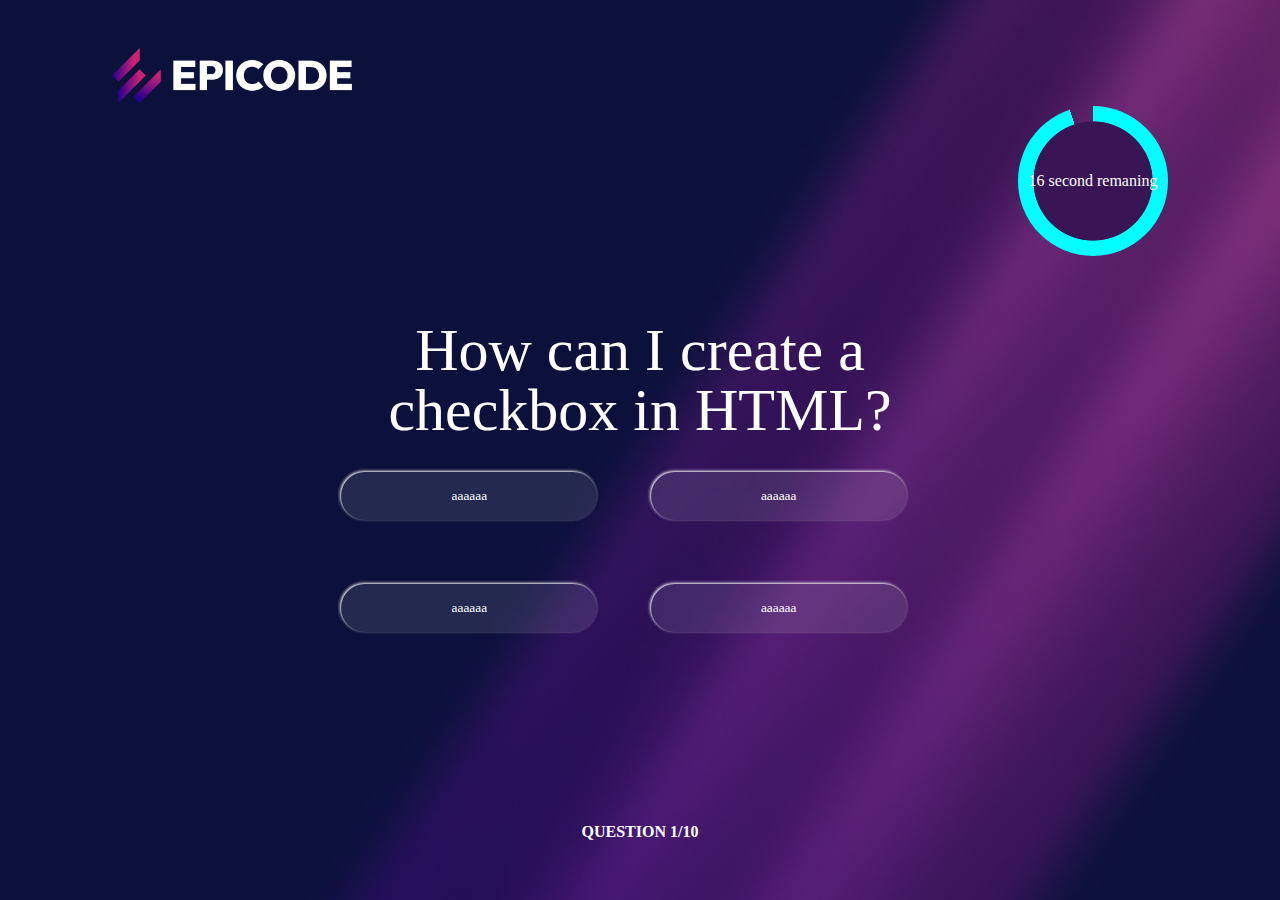
==== benchMarkPage.html @ c8d22613 "benchMarkPage HTML + CSS" ====
<!DOCTYPE html>
<html lang="en">
  <head>
    <meta charset="UTF-8" />
    <meta name="viewport" content="width=device-width, initial-scale=1.0" />
    <title>EPICODE - Benchemark page</title>
    <link rel="stylesheet" href="css/reset.css" />
    <link rel="stylesheet" href="css/generalCss.css" />
    <link rel="stylesheet" href="css/benchMarkPage.css" />
  </head>
  <body>
    <header class="marginLeft">
      <div>
        <img src="assets/img/epicode_logo.png" class="logo" />
      </div>
    </header>
    <aside>
      <div>
        <div class="progressionBar">
          <p class="center">16 second remaning</p>
        </div>
      </div>
    </aside>
    <section class="title">
      <h3>How can I create a checkbox in HTML?</h3>
    </section>
    <section id="sectionBtn">
      <div class="btnContainer">
        <button type="button " class="btn">aaaaaa</button>
        <button type="button" class="btn">aaaaaa</button>
        <button type="button" class="btn">aaaaaa</button>
        <button type="button" class="btn">aaaaaa</button>
      </div>
    </section>

    <footer class="center bold">
      <p class="center">QUESTION 1/10</p>
    </footer>
  </body>
</html>
---- css/generalCss.css ----
* {
  font-family: "Times New Roman", Times, serif;
  color: white;
}

body {
  background-image: url(/assets/img/bg.jpg);
  background-size: cover;
  background-repeat: no-repeat;
}

.bold {
  font-weight: bold;
}

.btnBlueNeon {
  width: 10%;
  font-size: 1.8rem;
  padding-bottom: 0.8rem;
  padding-top: 0.8rem;

  color: black;
  background-color: #00ffff;
  box-shadow: 0 0 40px 5px #00ffff;
  border: 1px solid transparent;
}

.center {
  text-align: center;
}

.logo {
  width: 15rem;
  margin-top: 3rem;
}

.marginLeft {
  margin-left: 7rem;
}
---- css/benchMarkPage.css ----
aside {
  display: flex;
  justify-content: end;
  margin-right: 7rem;
}

footer {
  margin-top: 10rem;
}

.btn {
  width: 40%;

  margin-right: 2rem;
  margin-bottom: 2rem;
  margin-top: 2rem;

  padding-top: 1rem;
  padding-bottom: 1rem;

  cursor: pointer;
  background-color: rgb(255, 255, 255, 0.1);

  box-shadow: -1px -1px 3px white;
  border: none;
  border-radius: 40px;
}

.btnContainer {
  width: 50%;
  display: flex;
  justify-content: space-evenly;
  align-items: center;
  flex-wrap: wrap;
}

.progressionBar {
  display: flex;
  justify-content: center;
  align-items: center;

  width: 150px;
  height: 150px;
  border-radius: 50%;
  background: radial-gradient(closest-side, #391555 79%, transparent 80% 100%),
    conic-gradient(#00ffff 95%, transparent 0);
}

.btnSelected {
  background-color: #bc008b;
}

.title {
  display: flex;
  justify-content: center;
  align-items: center;
  text-align: center;

  margin-top: 4rem;
}

.title h3 {
  font-size: 60px;
  width: 40%;
}

#sectionBtn {
  display: flex;
  justify-content: center;
}
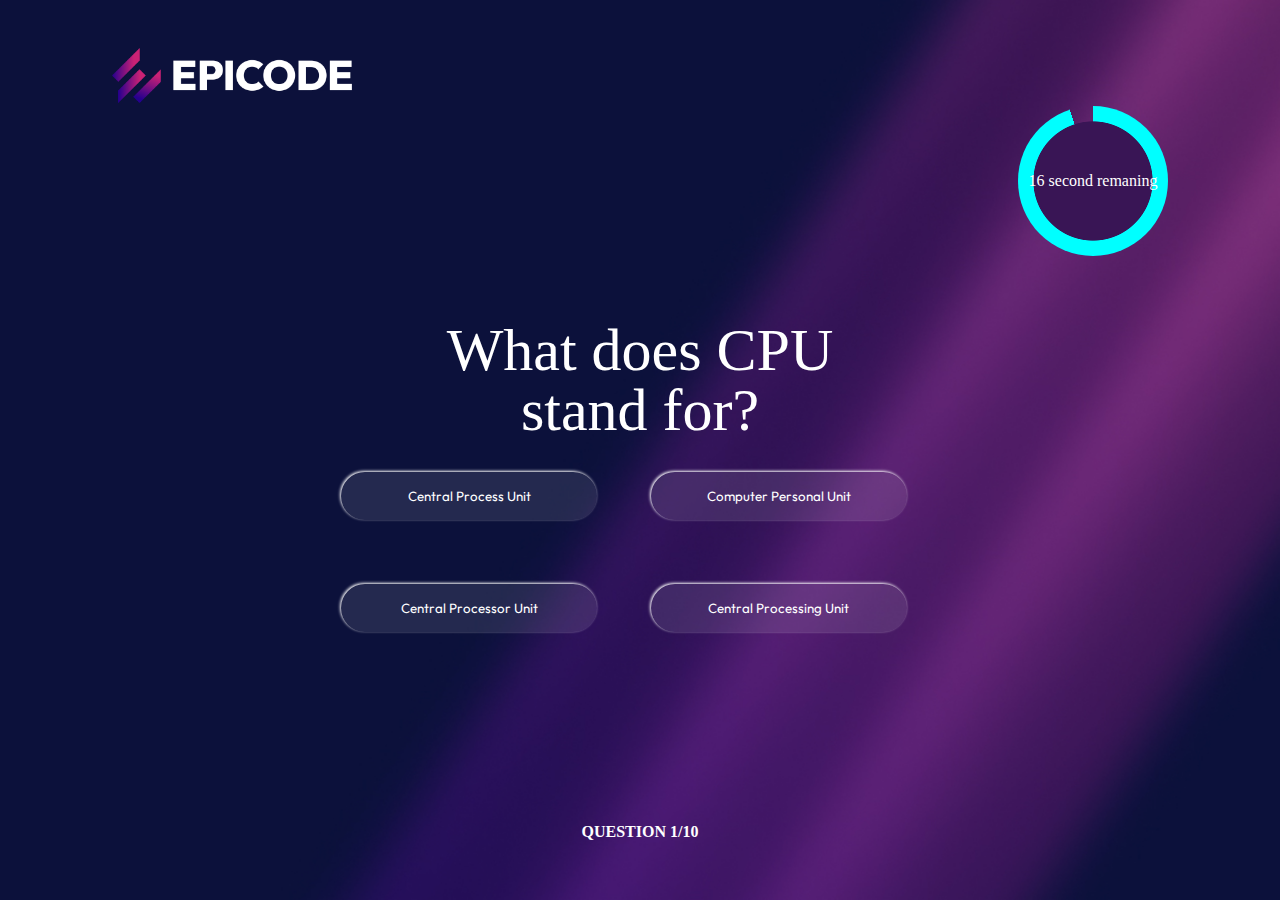
==== commit e41add70: "add a function to create new question" ====
--- a/benchMarkPage.html
+++ b/benchMarkPage.html
@@ -25,16 +25,12 @@
       <h3>How can I create a checkbox in HTML?</h3>
     </section>
     <section id="sectionBtn">
-      <div class="btnContainer">
-        <button type="button " class="btn">aaaaaa</button>
-        <button type="button" class="btn">aaaaaa</button>
-        <button type="button" class="btn">aaaaaa</button>
-        <button type="button" class="btn">aaaaaa</button>
-      </div>
+      <div id="btnContainer"></div>
     </section>
 
     <footer class="center bold">
-      <p class="center">QUESTION 1/10</p>
+      <p class="center"></p>
     </footer>
+    <script src="/scripts/benchMarkPage.js"></script>
   </body>
 </html>
--- a/css/generalCss.css
+++ b/css/generalCss.css
@@ -1,5 +1,7 @@
+@import url('https://fonts.googleapis.com/css2?family=Outfit:wght@100..900&display=swap');
+
 * {
-  font-family: "Times New Roman", Times, serif;
+  font-family: "Outfit", sans-serif;
   color: white;
 }
 
--- a/css/benchMarkPage.css
+++ b/css/benchMarkPage.css
@@ -26,7 +26,7 @@
   border-radius: 40px;
 }
 
-.btnContainer {
+#btnContainer {
   width: 50%;
   display: flex;
   justify-content: space-evenly;
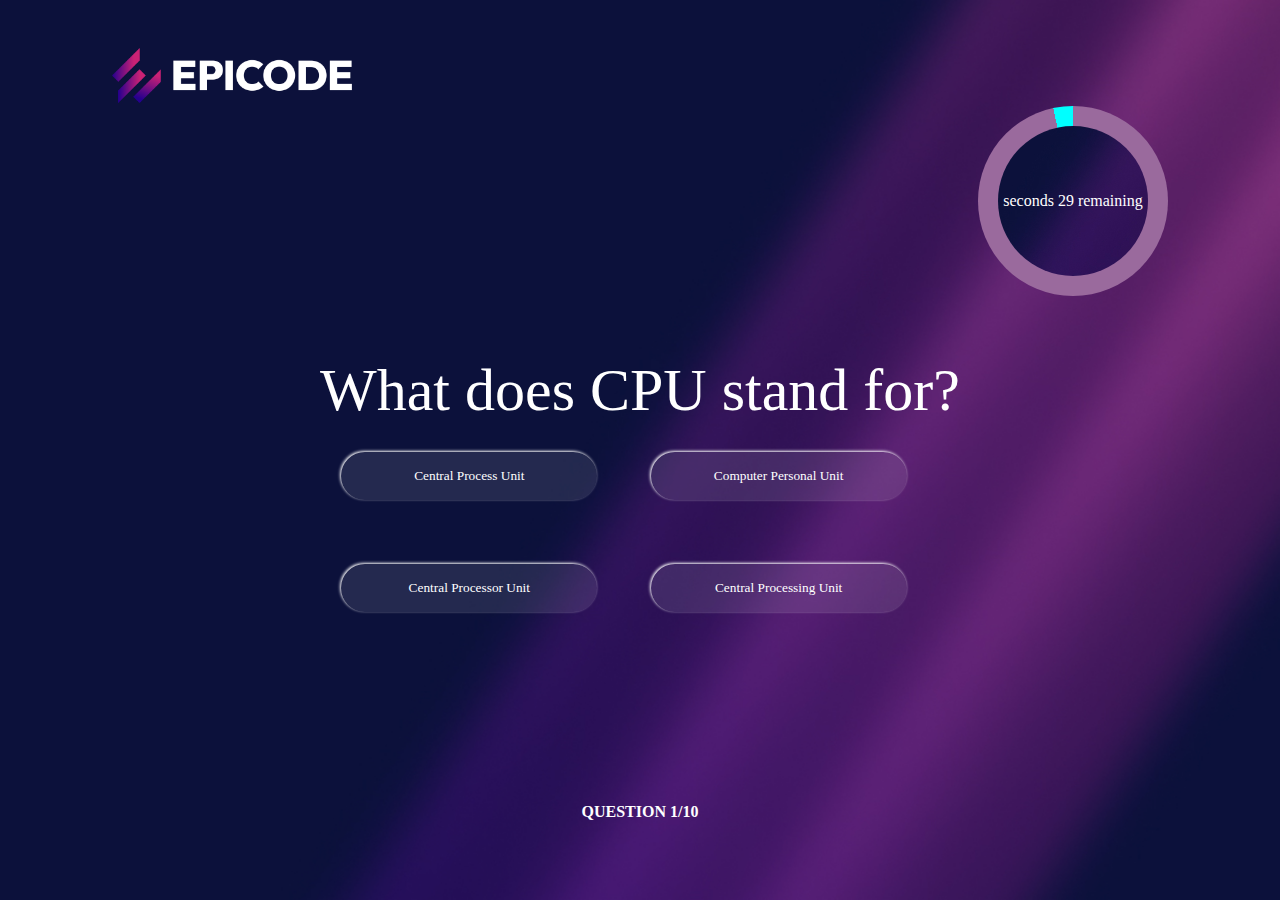
==== commit 92cd5f82: "Timer" ====
--- a/benchMarkPage.html
+++ b/benchMarkPage.html
@@ -15,9 +15,9 @@
       </div>
     </header>
     <aside>
-      <div>
+      <div class="progressCircle">
         <div class="progressionBar">
-          <p class="center">16 second remaning</p>
+          <p class="center"></p>
         </div>
       </div>
     </aside>
--- a/css/generalCss.css
+++ b/css/generalCss.css
@@ -1,7 +1,5 @@
-@import url('https://fonts.googleapis.com/css2?family=Outfit:wght@100..900&display=swap');
-
 * {
-  font-family: "Outfit", sans-serif;
+  font-family: "Outfit";
   color: white;
 }
 
@@ -20,7 +18,6 @@
   font-size: 1.8rem;
   padding-bottom: 0.8rem;
   padding-top: 0.8rem;
-
   color: black;
   background-color: #00ffff;
   box-shadow: 0 0 40px 5px #00ffff;
--- a/css/benchMarkPage.css
+++ b/css/benchMarkPage.css
@@ -34,6 +34,21 @@
   flex-wrap: wrap;
 }
 
+.progressCircle {
+  padding: 20px;
+  height: 150px;
+  width: 150px;
+  border-radius: 50%;
+  border: 0px solid transparent;
+  background: conic-gradient(
+    #d20094 0%,
+    #d20094 0%,
+    #00ffff 100%,
+    #00ffff 100%
+  );
+  box-sizing: content-box;
+}
+
 .progressionBar {
   display: flex;
   justify-content: center;
@@ -42,8 +57,8 @@
   width: 150px;
   height: 150px;
   border-radius: 50%;
-  background: radial-gradient(closest-side, #391555 79%, transparent 80% 100%),
-    conic-gradient(#00ffff 95%, transparent 0);
+  background-image: url(/assets/img/bg.jpg);
+  background-position: center;
 }
 
 .btnSelected {
@@ -61,7 +76,7 @@
 
 .title h3 {
   font-size: 60px;
-  width: 40%;
+  width: 60%;
 }
 
 #sectionBtn {
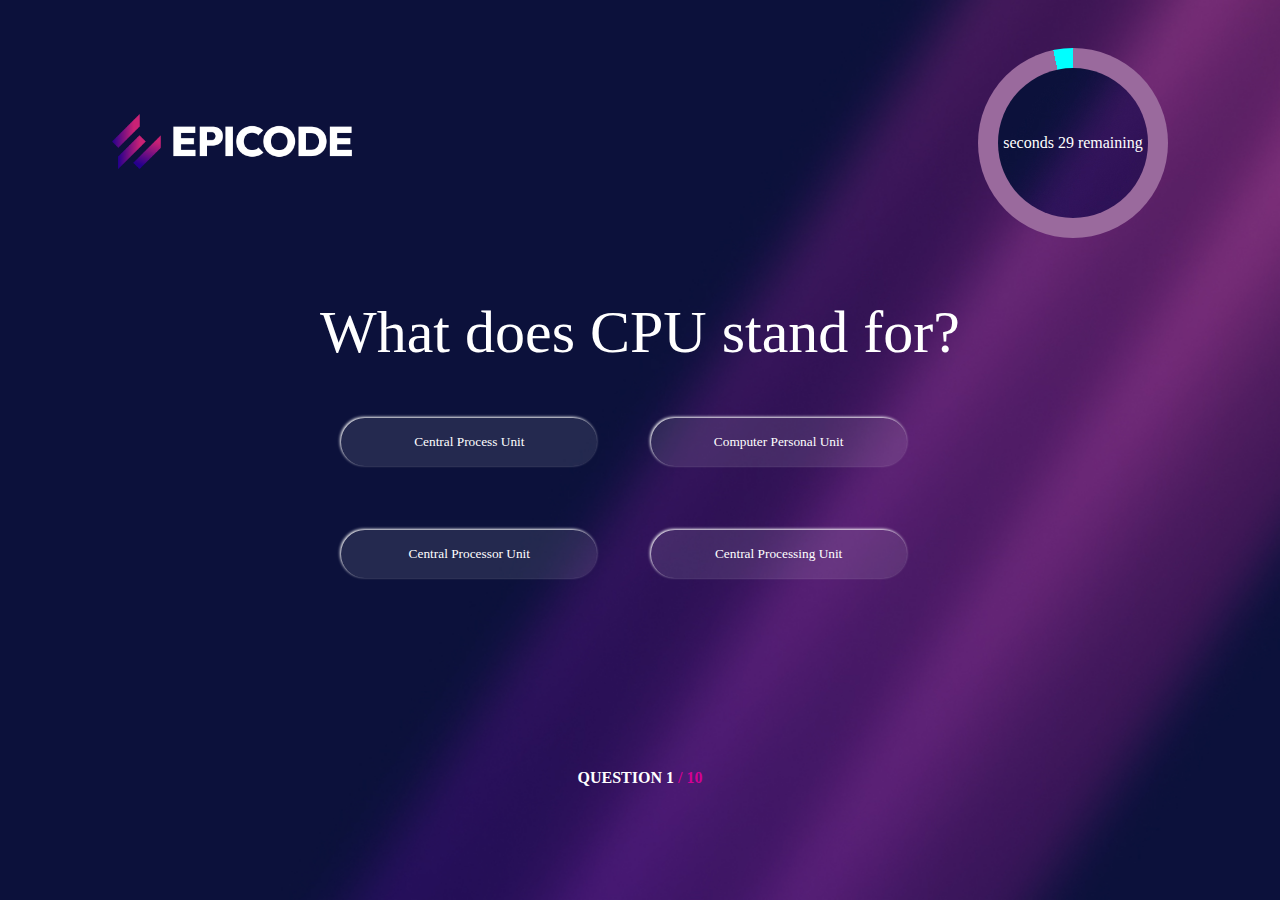
==== commit c1129bc2: "Minor css adjstuments" ====
--- a/benchMarkPage.html
+++ b/benchMarkPage.html
@@ -10,17 +10,16 @@
   </head>
   <body>
     <header class="marginLeft">
-      <div>
-        <img src="assets/img/epicode_logo.png" class="logo" />
+      <div id="imgContainer">
+        <img src="assets/img/epicode_logo.png" class="logoNoMargin" />
       </div>
-    </header>
-    <aside>
       <div class="progressCircle">
         <div class="progressionBar">
           <p class="center"></p>
         </div>
       </div>
-    </aside>
+    </header>
+    <aside></aside>
     <section class="title">
       <h3>How can I create a checkbox in HTML?</h3>
     </section>
@@ -29,7 +28,8 @@
     </section>
 
     <footer class="center bold">
-      <p class="center"></p>
+      <span class="center"></span>
+      <span class="violet"></span>
     </footer>
     <script src="/scripts/benchMarkPage.js"></script>
   </body>
--- a/css/generalCss.css
+++ b/css/generalCss.css
@@ -33,6 +33,10 @@
   margin-top: 3rem;
 }
 
+.logoNoMargin {
+  width: 15rem;
+}
+
 .marginLeft {
   margin-left: 7rem;
 }
--- a/css/benchMarkPage.css
+++ b/css/benchMarkPage.css
@@ -1,6 +1,9 @@
-aside {
+header {
   display: flex;
-  justify-content: end;
+  justify-content: space-between;
+  align-items: center;
+
+  margin-top: 3rem;
   margin-right: 7rem;
 }
 
@@ -79,7 +82,13 @@
   width: 60%;
 }
 
+.violet {
+  color: #d20094;
+}
+
 #sectionBtn {
   display: flex;
   justify-content: center;
+
+  margin-top: 1.5rem;
 }
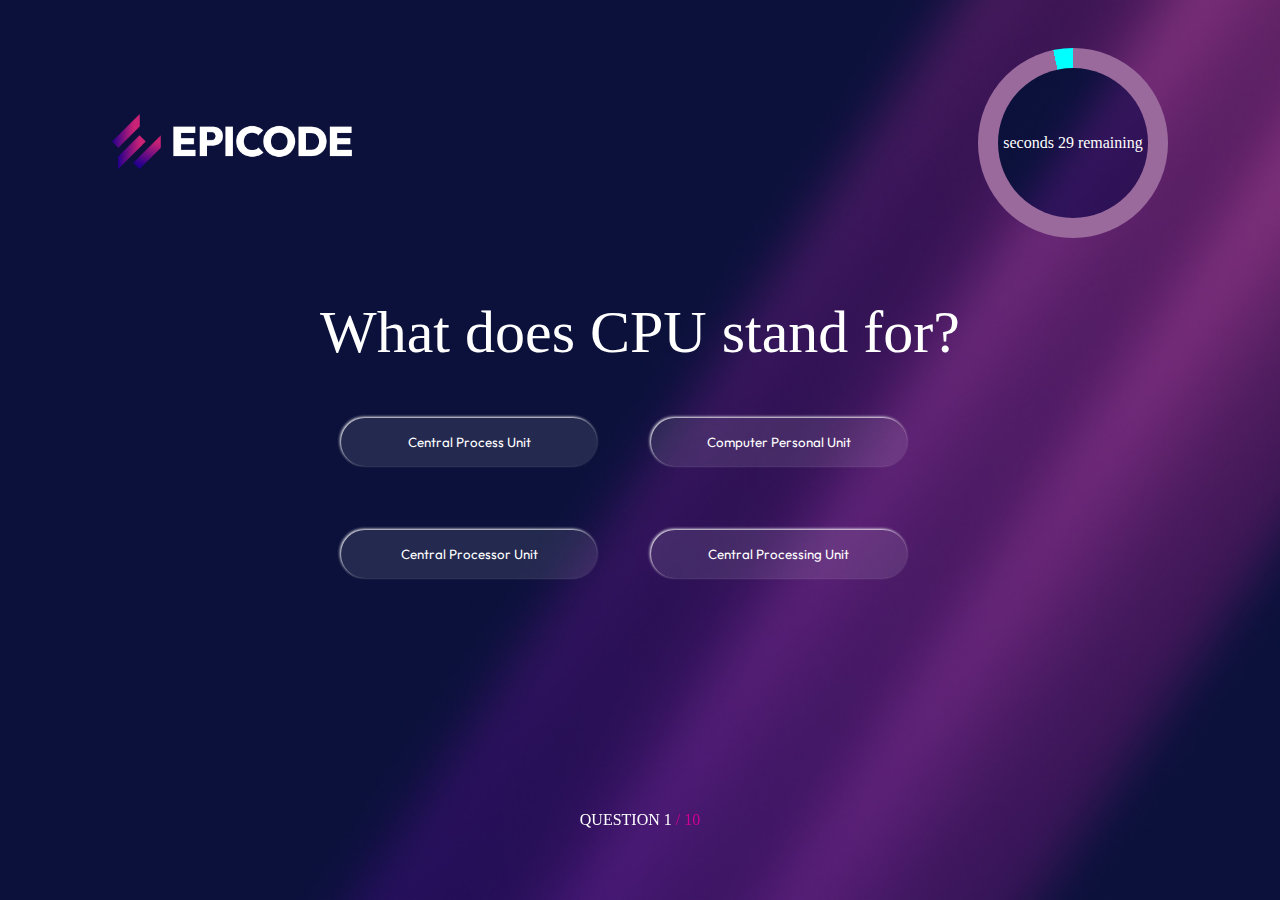
==== commit f5bded02: "no bold footer" ====
--- a/benchMarkPage.html
+++ b/benchMarkPage.html
@@ -27,7 +27,7 @@
       <div id="btnContainer"></div>
     </section>
 
-    <footer class="center bold">
+    <footer class="center">
       <span class="center"></span>
       <span class="violet"></span>
     </footer>
--- a/css/generalCss.css
+++ b/css/generalCss.css
@@ -1,5 +1,7 @@
+@import url("https://fonts.googleapis.com/css2?family=Outfit:wght@100..900&display=swap");
+
 * {
-  font-family: "Outfit";
+  font-family: "Outfit", sans-serif;
   color: white;
 }
 
--- a/css/benchMarkPage.css
+++ b/css/benchMarkPage.css
@@ -8,7 +8,11 @@
 }
 
 footer {
-  margin-top: 10rem;
+  position: fixed;
+  left: 50%;
+  bottom: 4rem;
+  transform: translate(-50%, -50%);
+  margin: 0 auto;
 }
 
 .btn {
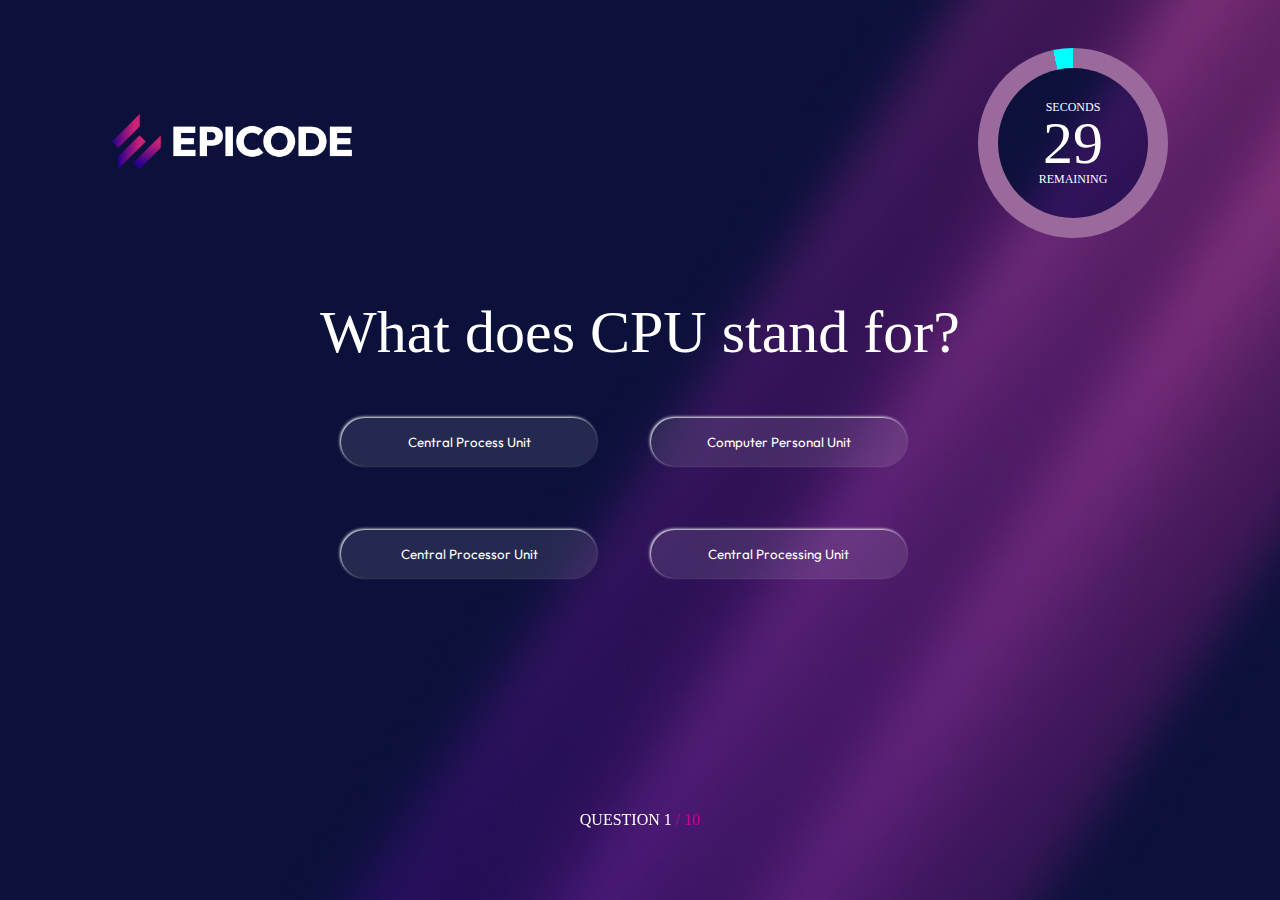
==== commit 0f60e594: "minor adjstument watch" ====
--- a/benchMarkPage.html
+++ b/benchMarkPage.html
@@ -15,7 +15,9 @@
       </div>
       <div class="progressCircle">
         <div class="progressionBar">
-          <p class="center"></p>
+          <p class="pText">SECONDS</p>
+          <p class="number"></p>
+          <p class="pText">REMAINING</p>
         </div>
       </div>
     </header>
--- a/css/generalCss.css
+++ b/css/generalCss.css
@@ -16,13 +16,15 @@
 }
 
 .btnBlueNeon {
-  width: 10%;
+  cursor: pointer;
+  width: 200px;
+
   font-size: 1.8rem;
   padding-bottom: 0.8rem;
   padding-top: 0.8rem;
   color: black;
   background-color: #00ffff;
-  box-shadow: 0 0 40px 5px #00ffff;
+  box-shadow: 0 0 20px 5px #00ffff;
   border: 1px solid transparent;
 }
 
--- a/css/benchMarkPage.css
+++ b/css/benchMarkPage.css
@@ -33,12 +33,31 @@
   border-radius: 40px;
 }
 
+.btnSelected {
+  background-color: #bc008b;
+}
+
 #btnContainer {
   width: 50%;
   display: flex;
   justify-content: space-evenly;
   align-items: center;
   flex-wrap: wrap;
+}
+
+#sectionBtn {
+  display: flex;
+  justify-content: center;
+
+  margin-top: 1.5rem;
+}
+
+.number {
+  font-size: 60px;
+}
+
+.pText {
+  font-size: 12px;
 }
 
 .progressCircle {
@@ -58,6 +77,7 @@
 
 .progressionBar {
   display: flex;
+  flex-direction: column;
   justify-content: center;
   align-items: center;
 
@@ -66,10 +86,6 @@
   border-radius: 50%;
   background-image: url(/assets/img/bg.jpg);
   background-position: center;
-}
-
-.btnSelected {
-  background-color: #bc008b;
 }
 
 .title {
@@ -89,10 +105,3 @@
 .violet {
   color: #d20094;
 }
-
-#sectionBtn {
-  display: flex;
-  justify-content: center;
-
-  margin-top: 1.5rem;
-}
